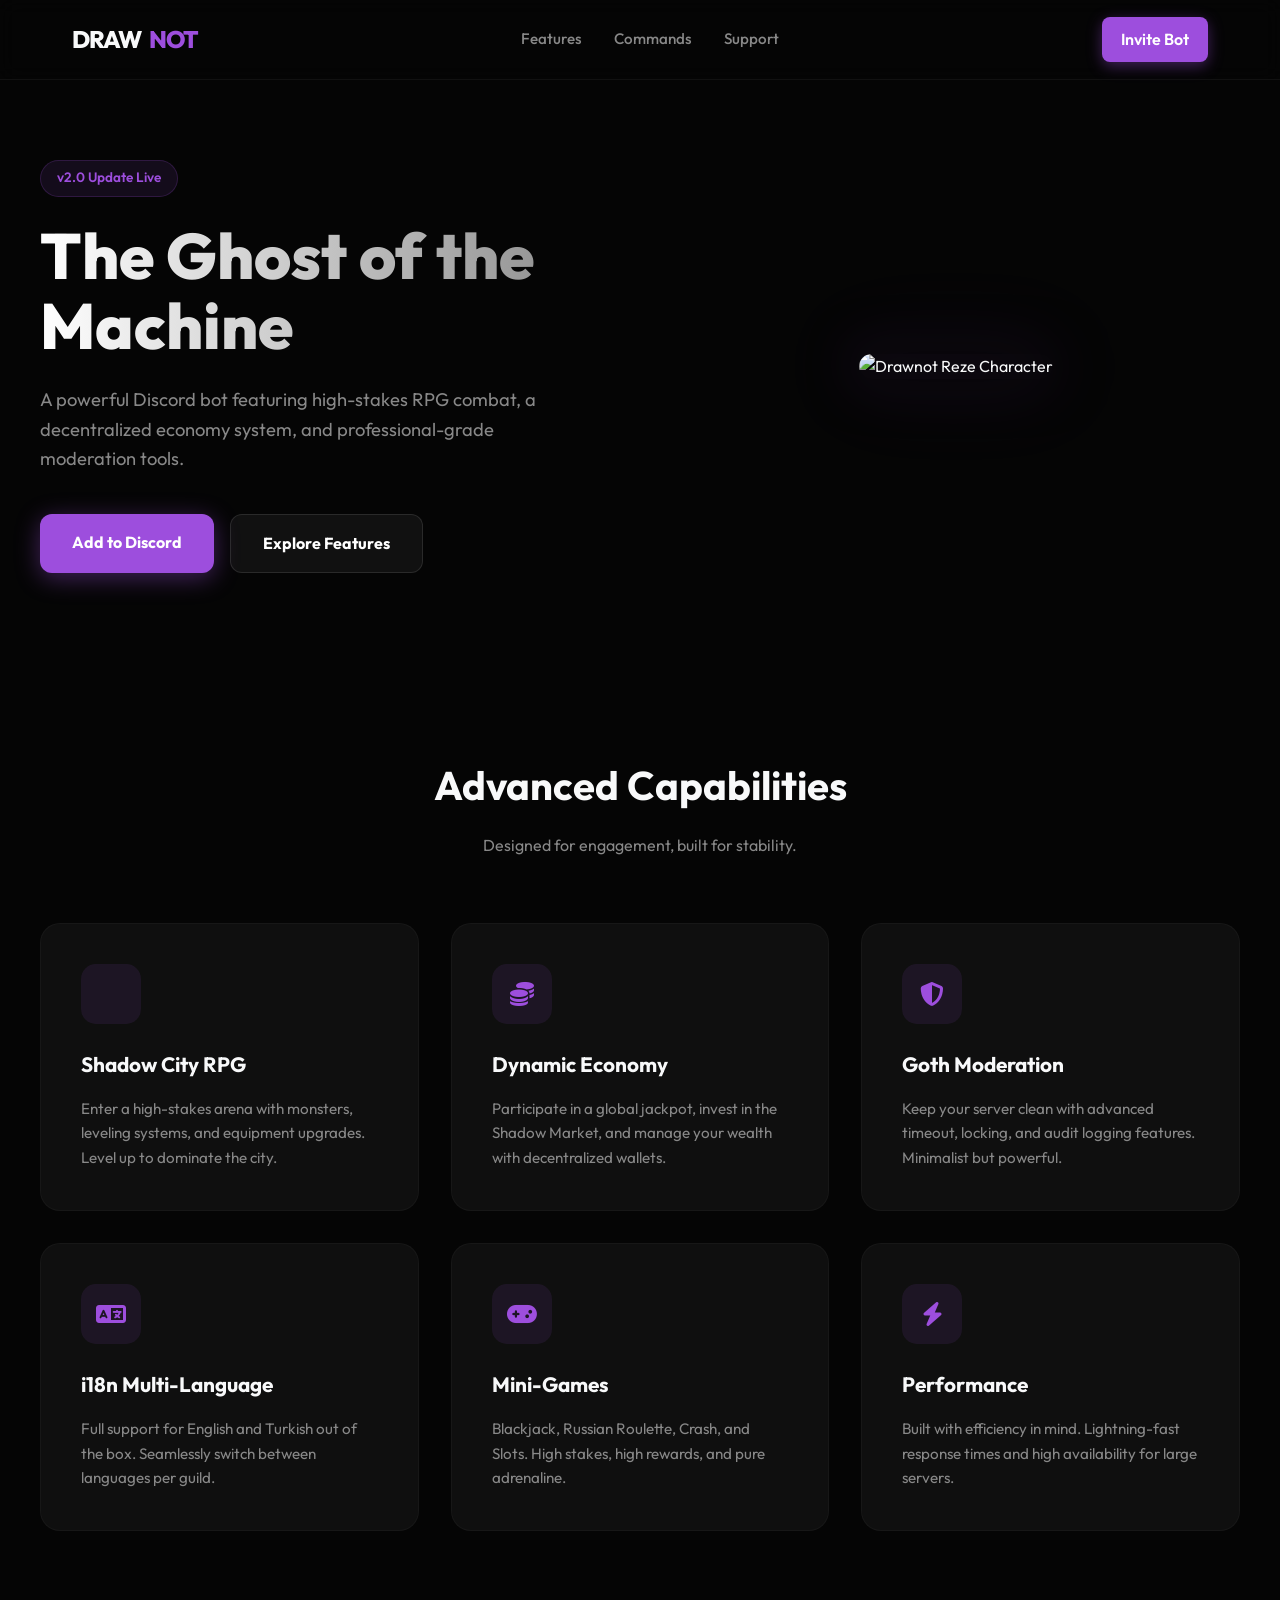
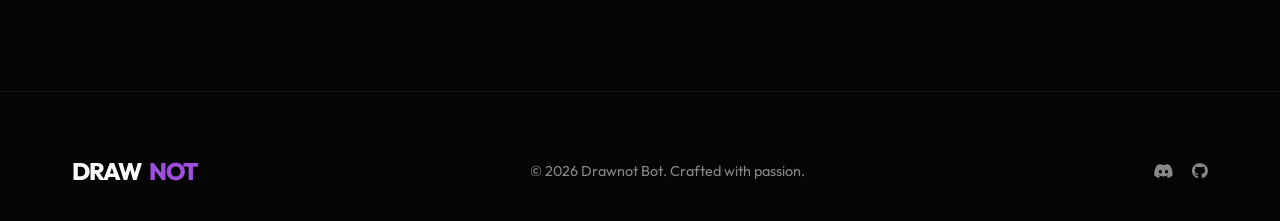
==== index.html @ b38c10d0 "Add files via upload" ====
<!DOCTYPE html>
<html lang="en">
<head>
    <meta charset="UTF-8">
    <meta name="viewport" content="width=device-width, initial-scale=1.0">
    <title>Drawnot | The Ghost of the Machine</title>
    <meta name="description" content="Experience high-stakes RPG combat, a deep economy system, and advanced moderation with Drawnot, the ultimate Discord bot.">
    <link rel="stylesheet" href="style.css">
    <!-- Font Awesome for icons -->
    <link rel="stylesheet" href="https://cdnjs.cloudflare.com/ajax/libs/font-awesome/6.4.0/css/all.min.css">
</head>
<body>

    <header>
        <div class="container" style="display: flex; justify-content: space-between; align-items: center; width: 100%;">
            <a href="#" class="logo">DRAW<span>NOT</span></a>
            <nav id="nav-links">
                <a href="#features">Features</a>
                <a href="#commands">Commands</a>
                <a href="#support">Support</a>
            </nav>
            <a href="https://discord.com/api/oauth2/authorize?client_id=1487855804693479557&permissions=8&scope=bot%20applications.commands" class="btn-invite" target="_blank">Invite Bot</a>
        </div>
    </header>

    <main>
        <section class="container hero">
            <div class="hero-content">
                <div class="badge">v2.0 Update Live</div>
                <h1>The Ghost of the <span>Machine</span></h1>
                <p>A powerful Discord bot featuring high-stakes RPG combat, a decentralized economy system, and professional-grade moderation tools.</p>
                <div class="hero-btns">
                    <a href="https://discord.com/api/oauth2/authorize?client_id=1487855804693479557&permissions=8&scope=bot%20applications.commands" class="btn-primary" target="_blank">Add to Discord</a>
                    <a href="#features" class="btn-secondary">Explore Features</a>
                </div>
            </div>
            <div class="hero-image">
                <!-- Using one of the project's Reze images as a placeholder -->
                <img src="../rezeImg/7785c99c2fac4404e9720bd9edea5be2.jpg" alt="Drawnot Reze Character">
            </div>
        </section>

        <section id="features" class="container features">
            <div class="section-title">
                <h2>Advanced Capabilities</h2>
                <p>Designed for engagement, built for stability.</p>
            </div>
            <div class="feature-grid">
                <div class="feature-card">
                    <div class="feature-icon"><i class="fas fa-sword"></i></div>
                    <h3>Shadow City RPG</h3>
                    <p>Enter a high-stakes arena with monsters, leveling systems, and equipment upgrades. Level up to dominate the city.</p>
                </div>
                <div class="feature-card">
                    <div class="feature-icon"><i class="fas fa-coins"></i></div>
                    <h3>Dynamic Economy</h3>
                    <p>Participate in a global jackpot, invest in the Shadow Market, and manage your wealth with decentralized wallets.</p>
                </div>
                <div class="feature-card">
                    <div class="feature-icon"><i class="fas fa-shield-halved"></i></div>
                    <h3>Goth Moderation</h3>
                    <p>Keep your server clean with advanced timeout, locking, and audit logging features. Minimalist but powerful.</p>
                </div>
                <div class="feature-card">
                    <div class="feature-icon"><i class="fas fa-language"></i></div>
                    <h3>i18n Multi-Language</h3>
                    <p>Full support for English and Turkish out of the box. Seamlessly switch between languages per guild.</p>
                </div>
                <div class="feature-card">
                    <div class="feature-icon"><i class="fas fa-gamepad"></i></div>
                    <h3>Mini-Games</h3>
                    <p>Blackjack, Russian Roulette, Crash, and Slots. High stakes, high rewards, and pure adrenaline.</p>
                </div>
                <div class="feature-card">
                    <div class="feature-icon"><i class="fas fa-bolt"></i></div>
                    <h3>Performance</h3>
                    <p>Built with efficiency in mind. Lightning-fast response times and high availability for large servers.</p>
                </div>
            </div>
        </section>
    </main>

    <footer>
        <div class="container footer-content">
            <a href="#" class="logo">DRAW<span>NOT</span></a>
            <div class="copyright">
                &copy; 2026 Drawnot Bot. Crafted with passion.
            </div>
            <div class="socials">
                <a href="#" style="color: var(--text-muted); margin-left: 1rem;"><i class="fab fa-discord"></i></a>
                <a href="#" style="color: var(--text-muted); margin-left: 1rem;"><i class="fab fa-github"></i></a>
            </div>
        </div>
    </footer>

    <script src="script.js"></script>
</body>
</html>
---- style.css ----
@import url('https://fonts.googleapis.com/css2?family=Outfit:wght@300;400;600;800&display=swap');

:root {
    --bg-color: #050505;
    --card-bg: #0f0f0f;
    --accent-color: #9d4edd;
    --accent-glow: rgba(157, 78, 221, 0.4);
    --text-main: #f8f9fa;
    --text-muted: #888;
    --transition: all 0.3s cubic-bezier(0.4, 0, 0.2, 1);
}

* {
    margin: 0;
    padding: 0;
    box-sizing: border-box;
}

body {
    background-color: var(--bg-color);
    color: var(--text-main);
    font-family: 'Outfit', sans-serif;
    line-height: 1.6;
    overflow-x: hidden;
}

/* Custom Scrollbar */
::-webkit-scrollbar {
    width: 8px;
}
::-webkit-scrollbar-track {
    background: var(--bg-color);
}
::-webkit-scrollbar-thumb {
    background: #222;
    border-radius: 10px;
}
::-webkit-scrollbar-thumb:hover {
    background: var(--accent-color);
}

/* Container */
.container {
    max-width: 1200px;
    margin: 0 auto;
    padding: 0 2rem;
}

/* Header */
header {
    height: 80px;
    display: flex;
    align-items: center;
    justify-content: space-between;
    position: fixed;
    top: 0;
    left: 0;
    width: 100%;
    z-index: 1000;
    background: rgba(5, 5, 5, 0.8);
    backdrop-filter: blur(10px);
    border-bottom: 1px solid rgba(255, 255, 255, 0.05);
}

.logo {
    font-size: 1.5rem;
    font-weight: 800;
    letter-spacing: -1px;
    color: var(--text-main);
    text-decoration: none;
    display: flex;
    align-items: center;
    gap: 0.5rem;
}

.logo span {
    color: var(--accent-color);
}

nav {
    display: flex;
    gap: 2rem;
}

nav a {
    color: var(--text-muted);
    text-decoration: none;
    font-weight: 500;
    font-size: 0.95rem;
    transition: var(--transition);
}

nav a:hover {
    color: var(--text-main);
}

.btn-invite {
    background: var(--accent-color);
    color: white;
    padding: 0.6rem 1.2rem;
    border-radius: 8px;
    text-decoration: none;
    font-weight: 600;
    transition: var(--transition);
    box-shadow: 0 4px 15px var(--accent-glow);
}

.btn-invite:hover {
    transform: translateY(-2px);
    box-shadow: 0 6px 20px var(--accent-glow);
}

/* Hero Section */
.hero {
    padding: 160px 0 100px;
    display: flex;
    align-items: center;
    justify-content: space-between;
    gap: 4rem;
}

.hero-content {
    flex: 1;
}

.badge {
    display: inline-block;
    padding: 0.4rem 1rem;
    background: rgba(157, 78, 221, 0.1);
    color: var(--accent-color);
    border-radius: 100px;
    font-size: 0.85rem;
    font-weight: 600;
    margin-bottom: 1.5rem;
    border: 1px solid rgba(157, 78, 221, 0.2);
}

h1 {
    font-size: 4rem;
    font-weight: 800;
    line-height: 1.1;
    margin-bottom: 1.5rem;
    background: linear-gradient(to right, #fff, #888);
    -webkit-background-clip: text;
    -webkit-text-fill-color: transparent;
}

.hero p {
    font-size: 1.15rem;
    color: var(--text-muted);
    margin-bottom: 2.5rem;
    max-width: 500px;
}

.hero-btns {
    display: flex;
    gap: 1rem;
}

.btn-primary {
    background: var(--accent-color);
    color: white;
    padding: 1rem 2rem;
    border-radius: 12px;
    text-decoration: none;
    font-weight: 700;
    transition: var(--transition);
    box-shadow: 0 5px 25px var(--accent-glow);
}

.btn-secondary {
    background: rgba(255, 255, 255, 0.05);
    color: white;
    padding: 1rem 2rem;
    border-radius: 12px;
    text-decoration: none;
    font-weight: 700;
    transition: var(--transition);
    border: 1px solid rgba(255, 255, 255, 0.1);
}

.btn-primary:hover {
    transform: scale(1.05);
    box-shadow: 0 8px 30px var(--accent-glow);
}

.hero-image {
    flex: 1;
    position: relative;
    display: flex;
    justify-content: center;
}

.hero-image img {
    max-width: 100%;
    border-radius: 24px;
    box-shadow: 0 0 50px rgba(0, 0, 0, 0.5);
    animation: floating 6s ease-in-out infinite;
    filter: drop-shadow(0 0 30px var(--accent-glow));
}

@keyframes floating {
    0% { transform: translateY(0px); }
    50% { transform: translateY(-20px); }
    100% { transform: translateY(0px); }
}

/* Features */
.features {
    padding: 80px 0;
}

.section-title {
    text-align: center;
    margin-bottom: 4rem;
}

.section-title h2 {
    font-size: 2.5rem;
    margin-bottom: 1rem;
}

.section-title p {
    color: var(--text-muted);
}

.feature-grid {
    display: grid;
    grid-template-columns: repeat(3, 1fr);
    gap: 2rem;
}

.feature-card {
    background: var(--card-bg);
    padding: 2.5rem;
    border-radius: 20px;
    border: 1px solid rgba(255, 255, 255, 0.03);
    transition: var(--transition);
    position: relative;
    overflow: hidden;
}

.feature-card:hover {
    transform: translateY(-10px);
    border-color: var(--accent-color);
    background: #151515;
}

.feature-icon {
    width: 60px;
    height: 60px;
    background: rgba(157, 78, 221, 0.1);
    border-radius: 15px;
    display: flex;
    align-items: center;
    justify-content: center;
    margin-bottom: 1.5rem;
    font-size: 1.5rem;
    color: var(--accent-color);
}

.feature-card h3 {
    margin-bottom: 1rem;
    font-size: 1.3rem;
}

.feature-card p {
    color: var(--text-muted);
    font-size: 0.95rem;
}

/* Footer */
footer {
    padding: 60px 0 30px;
    border-top: 1px solid rgba(255, 255, 255, 0.05);
    margin-top: 80px;
}

.footer-content {
    display: flex;
    justify-content: space-between;
    align-items: center;
    flex-wrap: wrap;
    gap: 2rem;
}

.copyright {
    color: var(--text-muted);
    font-size: 0.9rem;
}

/* Responsive */
@media (max-width: 992px) {
    .hero {
        flex-direction: column-reverse;
        text-align: center;
        padding-top: 120px;
    }
    .hero h1 { font-size: 3rem; }
    .hero-btns { justify-content: center; }
    .hero-content { display: flex; flex-direction: column; align-items: center; }
    .feature-grid { grid-template-columns: 1fr; }
}
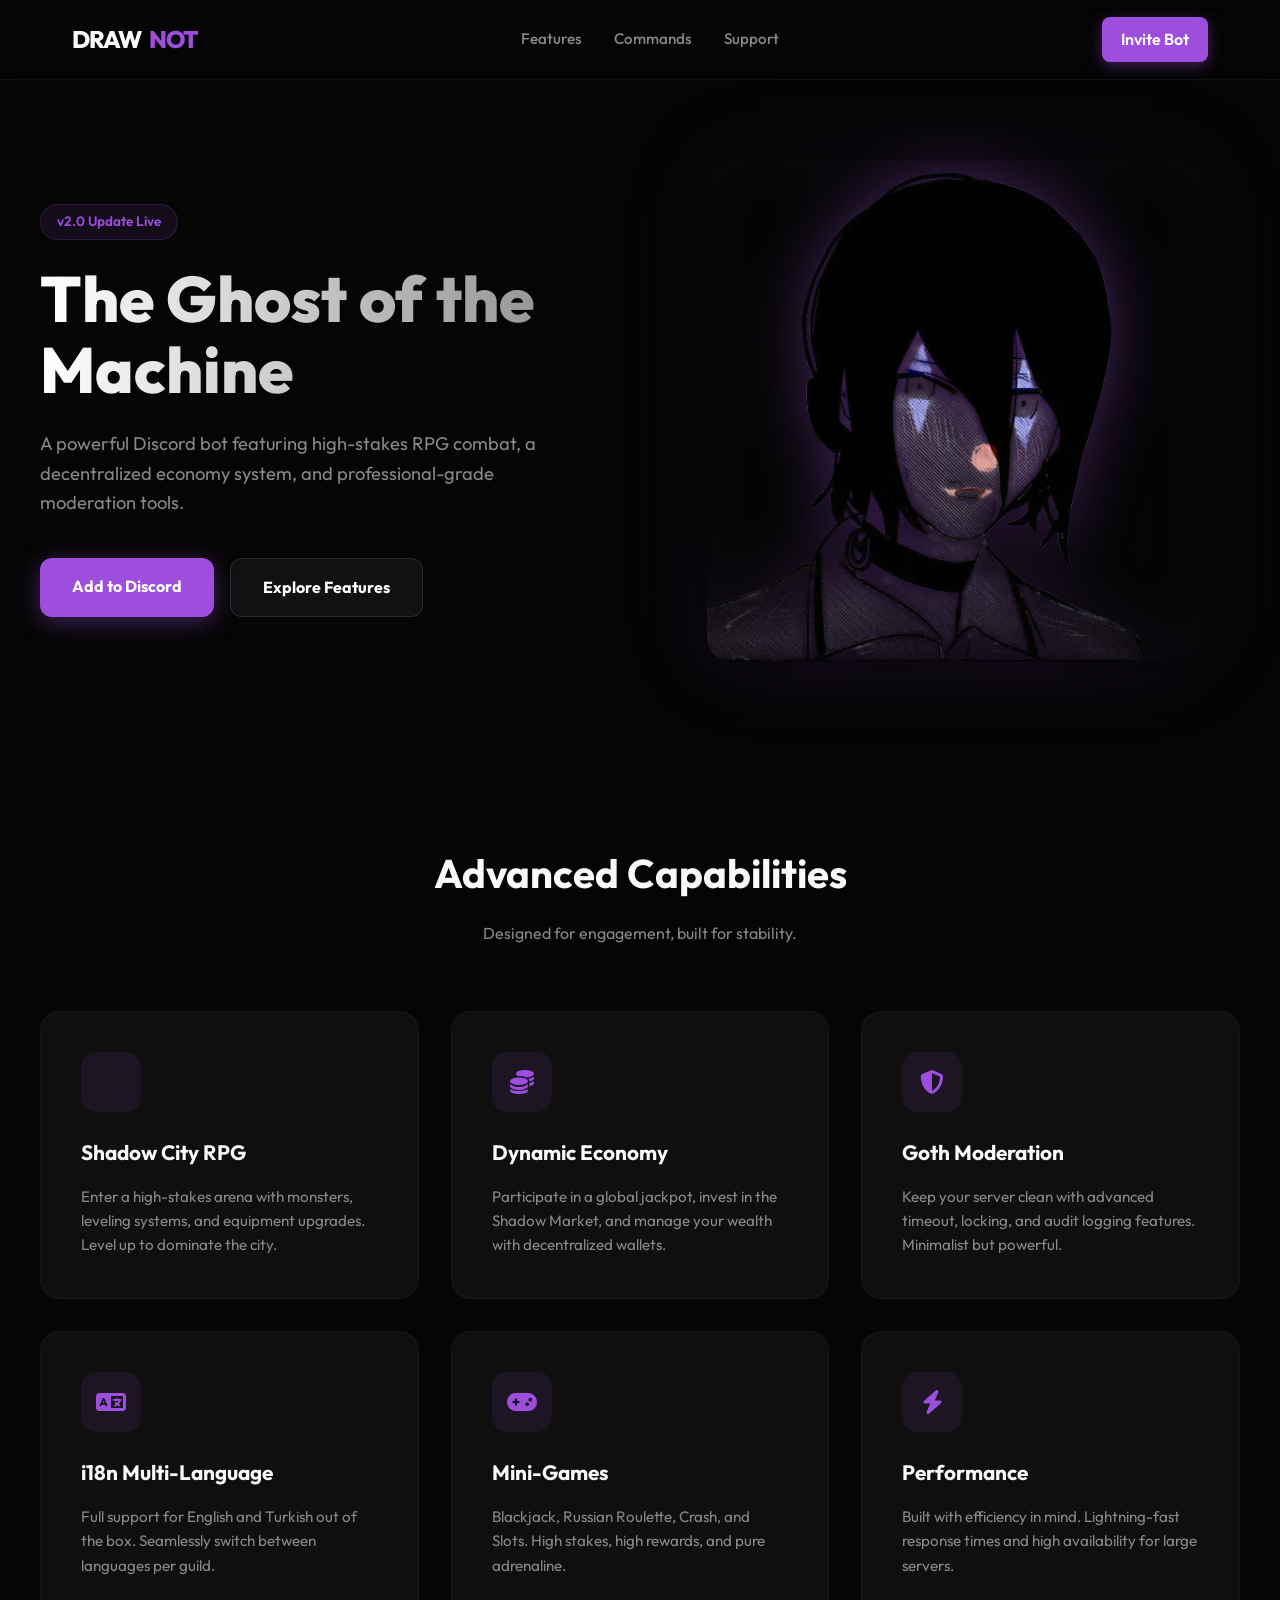
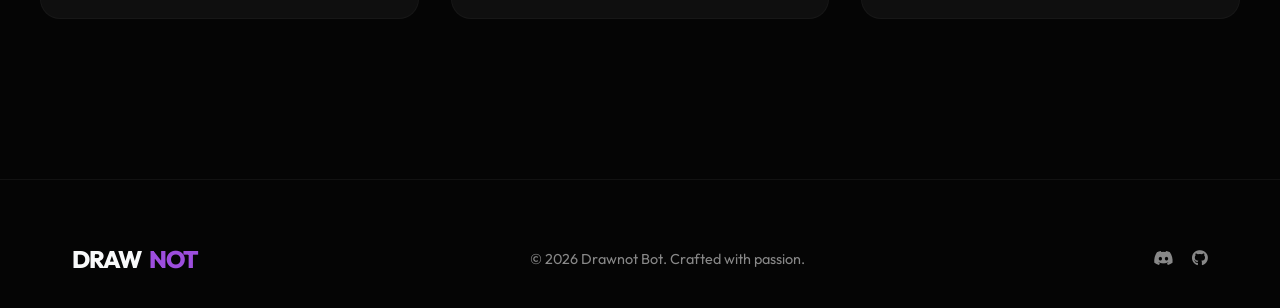
==== commit 67f750cc: "Add files via upload" ====
--- a/index.html
+++ b/index.html
@@ -1,98 +1,155 @@
-<!DOCTYPE html>
-<html lang="en">
-<head>
-    <meta charset="UTF-8">
-    <meta name="viewport" content="width=device-width, initial-scale=1.0">
-    <title>Drawnot | The Ghost of the Machine</title>
-    <meta name="description" content="Experience high-stakes RPG combat, a deep economy system, and advanced moderation with Drawnot, the ultimate Discord bot.">
-    <link rel="stylesheet" href="style.css">
-    <!-- Font Awesome for icons -->
-    <link rel="stylesheet" href="https://cdnjs.cloudflare.com/ajax/libs/font-awesome/6.4.0/css/all.min.css">
-</head>
-<body>
-
-    <header>
-        <div class="container" style="display: flex; justify-content: space-between; align-items: center; width: 100%;">
-            <a href="#" class="logo">DRAW<span>NOT</span></a>
-            <nav id="nav-links">
-                <a href="#features">Features</a>
-                <a href="#commands">Commands</a>
-                <a href="#support">Support</a>
-            </nav>
-            <a href="https://discord.com/api/oauth2/authorize?client_id=1487855804693479557&permissions=8&scope=bot%20applications.commands" class="btn-invite" target="_blank">Invite Bot</a>
-        </div>
-    </header>
-
-    <main>
-        <section class="container hero">
-            <div class="hero-content">
-                <div class="badge">v2.0 Update Live</div>
-                <h1>The Ghost of the <span>Machine</span></h1>
-                <p>A powerful Discord bot featuring high-stakes RPG combat, a decentralized economy system, and professional-grade moderation tools.</p>
-                <div class="hero-btns">
-                    <a href="https://discord.com/api/oauth2/authorize?client_id=1487855804693479557&permissions=8&scope=bot%20applications.commands" class="btn-primary" target="_blank">Add to Discord</a>
-                    <a href="#features" class="btn-secondary">Explore Features</a>
-                </div>
-            </div>
-            <div class="hero-image">
-                <!-- Using one of the project's Reze images as a placeholder -->
-                <img src="../rezeImg/7785c99c2fac4404e9720bd9edea5be2.jpg" alt="Drawnot Reze Character">
-            </div>
-        </section>
-
-        <section id="features" class="container features">
-            <div class="section-title">
-                <h2>Advanced Capabilities</h2>
-                <p>Designed for engagement, built for stability.</p>
-            </div>
-            <div class="feature-grid">
-                <div class="feature-card">
-                    <div class="feature-icon"><i class="fas fa-sword"></i></div>
-                    <h3>Shadow City RPG</h3>
-                    <p>Enter a high-stakes arena with monsters, leveling systems, and equipment upgrades. Level up to dominate the city.</p>
-                </div>
-                <div class="feature-card">
-                    <div class="feature-icon"><i class="fas fa-coins"></i></div>
-                    <h3>Dynamic Economy</h3>
-                    <p>Participate in a global jackpot, invest in the Shadow Market, and manage your wealth with decentralized wallets.</p>
-                </div>
-                <div class="feature-card">
-                    <div class="feature-icon"><i class="fas fa-shield-halved"></i></div>
-                    <h3>Goth Moderation</h3>
-                    <p>Keep your server clean with advanced timeout, locking, and audit logging features. Minimalist but powerful.</p>
-                </div>
-                <div class="feature-card">
-                    <div class="feature-icon"><i class="fas fa-language"></i></div>
-                    <h3>i18n Multi-Language</h3>
-                    <p>Full support for English and Turkish out of the box. Seamlessly switch between languages per guild.</p>
-                </div>
-                <div class="feature-card">
-                    <div class="feature-icon"><i class="fas fa-gamepad"></i></div>
-                    <h3>Mini-Games</h3>
-                    <p>Blackjack, Russian Roulette, Crash, and Slots. High stakes, high rewards, and pure adrenaline.</p>
-                </div>
-                <div class="feature-card">
-                    <div class="feature-icon"><i class="fas fa-bolt"></i></div>
-                    <h3>Performance</h3>
-                    <p>Built with efficiency in mind. Lightning-fast response times and high availability for large servers.</p>
-                </div>
-            </div>
-        </section>
-    </main>
-
-    <footer>
-        <div class="container footer-content">
-            <a href="#" class="logo">DRAW<span>NOT</span></a>
-            <div class="copyright">
-                &copy; 2026 Drawnot Bot. Crafted with passion.
-            </div>
-            <div class="socials">
-                <a href="#" style="color: var(--text-muted); margin-left: 1rem;"><i class="fab fa-discord"></i></a>
-                <a href="#" style="color: var(--text-muted); margin-left: 1rem;"><i class="fab fa-github"></i></a>
-            </div>
-        </div>
-    </footer>
-
-    <script src="script.js"></script>
-</body>
-</html>
+<!DOCTYPE html>
+<html lang="en">
+
+<head>
+    <meta charset="UTF-8">
+    <meta name="viewport" content="width=device-width, initial-scale=1.0">
+    <title>Drawnot | The Ghost of the Machine - Discord Bot</title>
+    <meta name="description"
+        content="Experience high-stakes RPG combat, a deep economy system, and advanced moderation with Drawnot, the ultimate Discord bot. / Drawnot: Yüksek riskli RPG savaşı, derin ekonomi sistemi ve gelişmiş moderasyon sunan gelişmiş Discord botu.">
+    <meta name="keywords"
+        content="Discord bot, RPG combat, Economy system, Discord moderation, Multi-language bot, Turkish Discord bot, Shadow City RPG, Blackjack bot, Russian Roulette bot, Discord oyun botu, ekonomi botu">
+
+    <!-- Favicon -->
+    <link rel="shortcut icon" href="drawnotlogo.png" type="image/x-icon">
+
+    <!-- Canonical URL -->
+    <link rel="canonical" href="https://drawnot.github.io/">
+
+    <!-- Open Graph / Facebook / Discord -->
+    <meta property="og:type" content="website">
+    <meta property="og:url" content="https://drawnot.github.io/">
+    <meta property="og:title" content="Drawnot | The Ghost of the Machine">
+    <meta property="og:description"
+        content="Experience high-stakes RPG combat and advanced moderation with Drawnot. / Drawnot ile yüksek riskli RPG ve gelişmiş moderasyonu deneyimleyin.">
+    <meta property="og:image" content="https://drawnot.github.io/drawnotlogo.png">
+
+    <!-- Twitter -->
+    <meta property="twitter:card" content="summary_large_image">
+    <meta property="twitter:url" content="https://drawnot.github.io/">
+    <meta property="twitter:title" content="Drawnot | The Ghost of the Machine">
+    <meta property="twitter:description"
+        content="Ultimate Discord Bot for RPG, Economy, and Moderation. / RPG, Ekonomi ve Moderasyon için en iyi Discord Botu.">
+    <meta property="twitter:image" content="https://drawnot.github.io/drawnotlogo.png">
+
+    <link rel="stylesheet" href="style.css">
+    <!-- Font Awesome for icons -->
+    <link rel="stylesheet" href="https://cdnjs.cloudflare.com/ajax/libs/font-awesome/6.4.0/css/all.min.css">
+
+    <!-- Structured Data (JSON-LD) -->
+    <script type="application/ld+json">
+    {
+      "@context": "https://schema.org",
+      "@type": "SoftwareApplication",
+      "name": "Drawnot",
+      "operatingSystem": "All",
+      "applicationCategory": "GameApplication, UtilitiesApplication",
+      "description": "A powerful Discord bot featuring high-stakes RPG combat, a decentralized economy system, and professional-grade moderation tools. Supports English and Turkish.",
+      "softwareVersion": "2.0",
+      "offers": {
+        "@type": "Offer",
+        "price": "0",
+        "priceCurrency": "USD"
+      },
+      "image": "https://drawnot.github.io/drawnotlogo.png"
+    }
+    </script>
+</head>
+
+<body>
+
+    <header>
+        <div class="container" style="display: flex; justify-content: space-between; align-items: center; width: 100%;">
+            <a href="#" class="logo">DRAW<span>NOT</span></a>
+            <nav id="nav-links">
+                <a href="#features">Features</a>
+                <a href="commands.html">Commands</a>
+                <a href="#support">Support</a>
+            </nav>
+            <a href="https://discord.com/api/oauth2/authorize?client_id=1487855804693479557&permissions=8&scope=bot%20applications.commands"
+                class="btn-invite" target="_blank">Invite Bot</a>
+        </div>
+    </header>
+
+    <main>
+        <section class="container hero">
+            <div class="hero-content">
+                <div class="badge">v2.0 Update Live</div>
+                <h1>The Ghost of the <span>Machine</span></h1>
+                <p>A powerful Discord bot featuring high-stakes RPG combat, a decentralized economy system, and
+                    professional-grade moderation tools.</p>
+                <div class="hero-btns">
+                    <a href="https://discord.com/api/oauth2/authorize?client_id=1487855804693479557&permissions=8&scope=bot%20applications.commands"
+                        class="btn-primary" target="_blank">Add to Discord</a>
+                    <a href="#features" class="btn-secondary">Explore Features</a>
+                </div>
+            </div>
+            <div class="hero-image">
+                <!-- Using one of the project's Reze images as a placeholder -->
+                <img src="drawnotlogo.png" alt="Drawnot Reze Character">
+            </div>
+        </section>
+
+        <section id="features" class="container features">
+            <div class="section-title">
+                <h2>Advanced Capabilities</h2>
+                <p>Designed for engagement, built for stability.</p>
+            </div>
+            <div class="feature-grid">
+                <div class="feature-card">
+                    <div class="feature-icon"><i class="fas fa-sword"></i></div>
+                    <h3>Shadow City RPG</h3>
+                    <p>Enter a high-stakes arena with monsters, leveling systems, and equipment upgrades. Level up to
+                        dominate the city.</p>
+                </div>
+                <div class="feature-card">
+                    <div class="feature-icon"><i class="fas fa-coins"></i></div>
+                    <h3>Dynamic Economy</h3>
+                    <p>Participate in a global jackpot, invest in the Shadow Market, and manage your wealth with
+                        decentralized wallets.</p>
+                </div>
+                <div class="feature-card">
+                    <div class="feature-icon"><i class="fas fa-shield-halved"></i></div>
+                    <h3>Goth Moderation</h3>
+                    <p>Keep your server clean with advanced timeout, locking, and audit logging features. Minimalist but
+                        powerful.</p>
+                </div>
+                <div class="feature-card">
+                    <div class="feature-icon"><i class="fas fa-language"></i></div>
+                    <h3>i18n Multi-Language</h3>
+                    <p>Full support for English and Turkish out of the box. Seamlessly switch between languages per
+                        guild.</p>
+                </div>
+                <div class="feature-card">
+                    <div class="feature-icon"><i class="fas fa-gamepad"></i></div>
+                    <h3>Mini-Games</h3>
+                    <p>Blackjack, Russian Roulette, Crash, and Slots. High stakes, high rewards, and pure adrenaline.
+                    </p>
+                </div>
+                <div class="feature-card">
+                    <div class="feature-icon"><i class="fas fa-bolt"></i></div>
+                    <h3>Performance</h3>
+                    <p>Built with efficiency in mind. Lightning-fast response times and high availability for large
+                        servers.</p>
+                </div>
+            </div>
+        </section>
+    </main>
+
+    <footer>
+        <div class="container footer-content">
+            <a href="#" class="logo">DRAW<span>NOT</span></a>
+            <div class="copyright">
+                &copy; 2026 Drawnot Bot. Crafted with passion.
+            </div>
+            <div class="socials">
+                <a href="#" style="color: var(--text-muted); margin-left: 1rem;"><i class="fab fa-discord"></i></a>
+                <a href="#" style="color: var(--text-muted); margin-left: 1rem;"><i class="fab fa-github"></i></a>
+            </div>
+        </div>
+    </footer>
+
+    <script src="script.js"></script>
+</body>
+
+</html>
